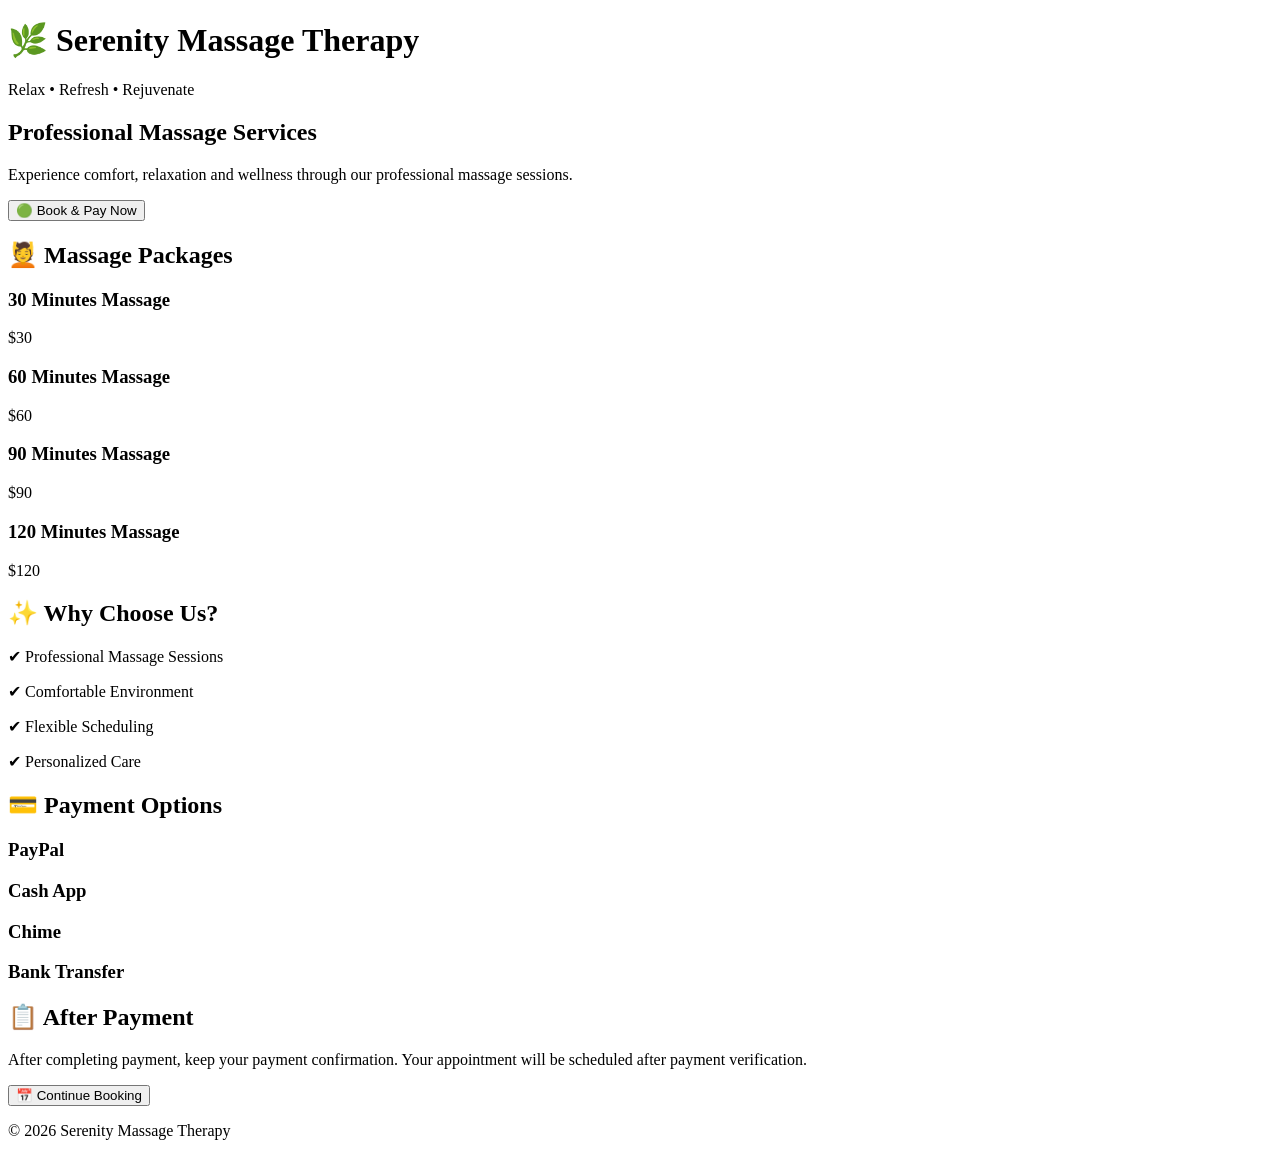
==== index.html @ e23aee51 "Create index.html" ====
<!DOCTYPE html>
<html>
<head>
<title>Serenity Massage Therapy</title>
<meta name="viewport" content="width=device-width, initial-scale=1.0">

<link rel="stylesheet" href="style.css">

</head>

<body>

<header>

    <h1>🌿 Serenity Massage Therapy</h1>

    <p>Relax • Refresh • Rejuvenate</p>

</header>

<section class="hero">

    <h2>Professional Massage Services</h2>

    <p>
        Experience comfort, relaxation and wellness through
        our professional massage sessions.
    </p>

    <a href="booking.html">
        <button>🟢 Book & Pay Now</button>
    </a>

</section>

<section class="pricing">

    <h2>💆 Massage Packages</h2>

    <div class="card">
        <h3>30 Minutes Massage</h3>
        <p>$30</p>
    </div>

    <div class="card">
        <h3>60 Minutes Massage</h3>
        <p>$60</p>
    </div>

    <div class="card">
        <h3>90 Minutes Massage</h3>
        <p>$90</p>
    </div>

    <div class="card">
        <h3>120 Minutes Massage</h3>
        <p>$120</p>
    </div>

</section>

<section class="benefits">

    <h2>✨ Why Choose Us?</h2>

    <div class="card">
        <p>✔ Professional Massage Sessions</p>
    </div>

    <div class="card">
        <p>✔ Comfortable Environment</p>
    </div>

    <div class="card">
        <p>✔ Flexible Scheduling</p>
    </div>

    <div class="card">
        <p>✔ Personalized Care</p>
    </div>

</section>

<section class="payment">

    <h2>💳 Payment Options</h2>

    <div class="card">
        <h3>PayPal</h3>
    </div>

    <div class="card">
        <h3>Cash App</h3>
    </div>

    <div class="card">
        <h3>Chime</h3>
    </div>

    <div class="card">
        <h3>Bank Transfer</h3>
    </div>

</section>

<section class="info">

    <h2>📋 After Payment</h2>

    <p>
        After completing payment, keep your payment confirmation.
        Your appointment will be scheduled after payment verification.
    </p>

</section>

<div class="center">

    <a href="booking.html">
        <button>📅 Continue Booking</button>
    </a>

</div>

<footer>

    <p>© 2026 Serenity Massage Therapy</p>

</footer>

</body>
</html>
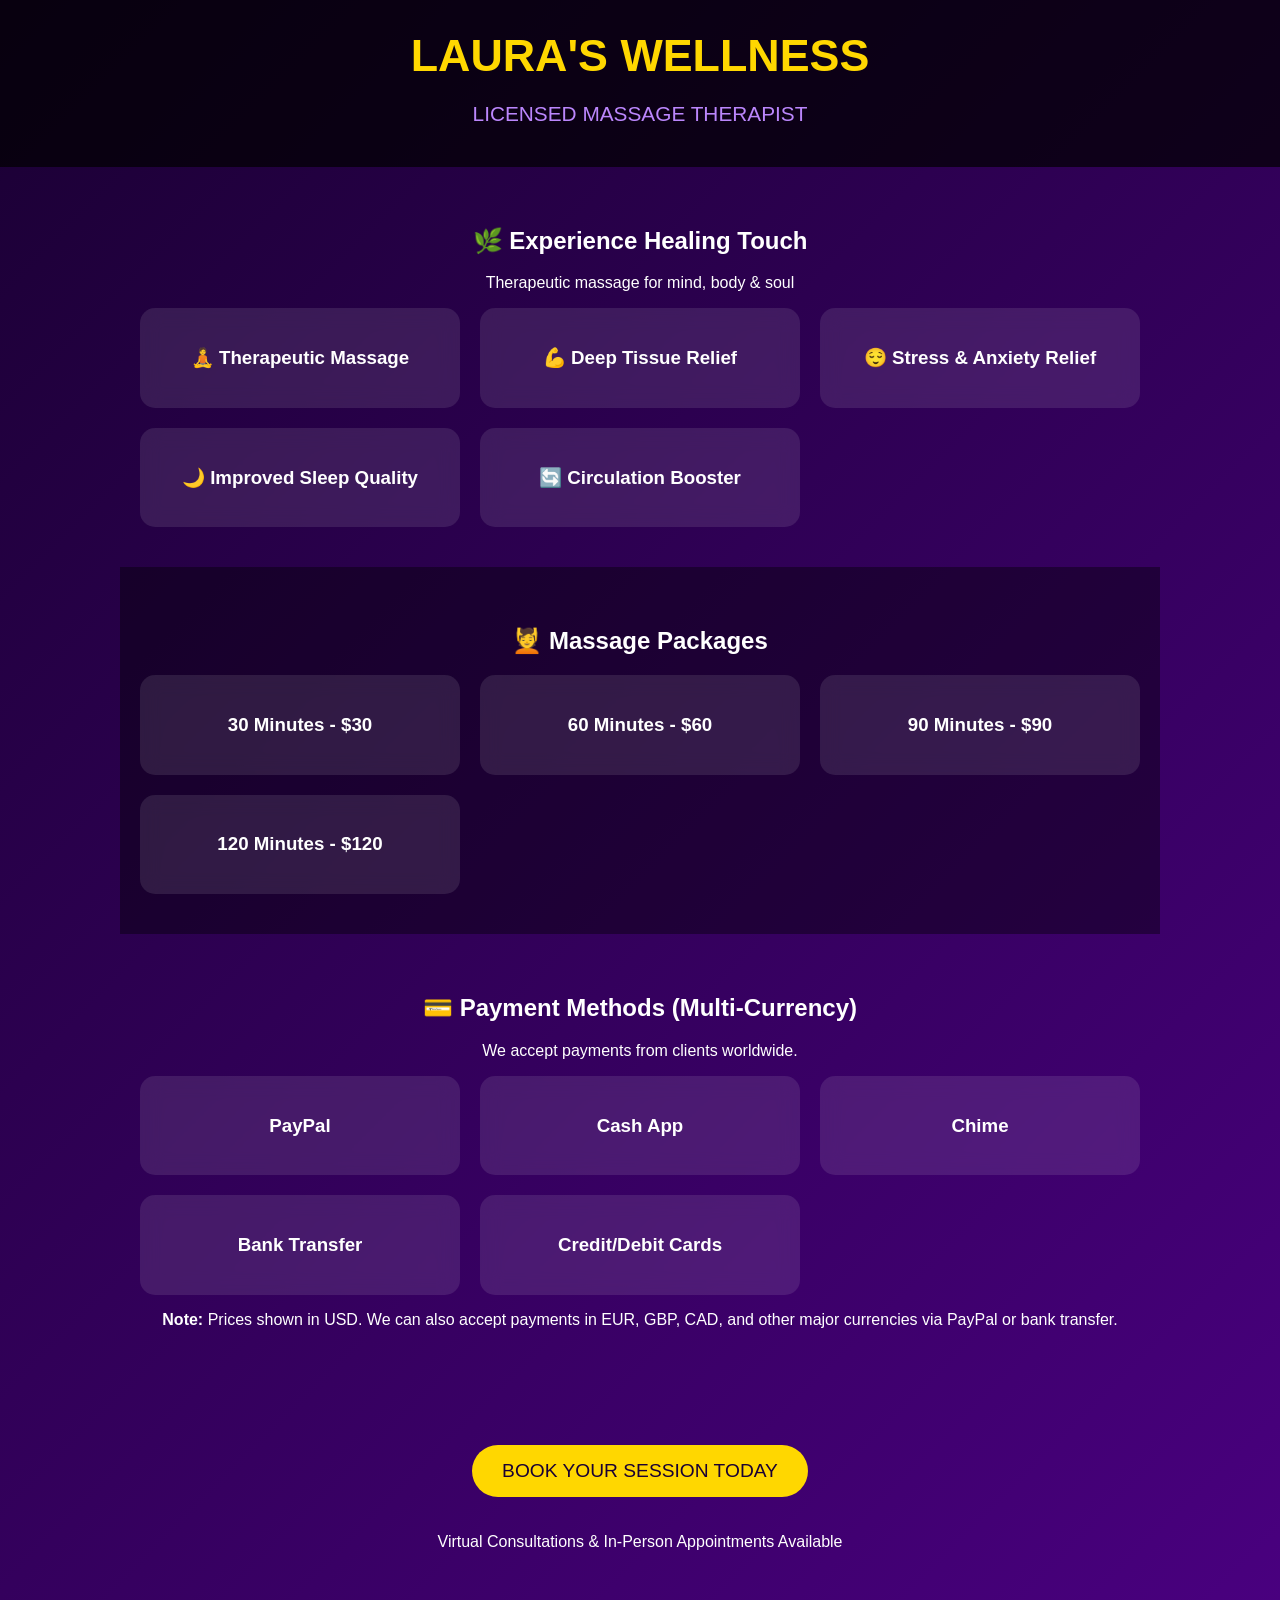
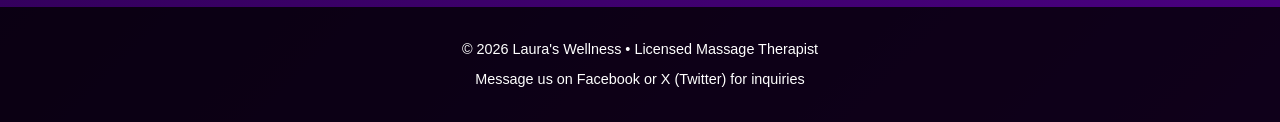
==== commit 0eea26d9: "Update index.html" ====
--- a/index.html
+++ b/index.html
@@ -1,131 +1,130 @@
 <!DOCTYPE html>
-<html>
+<html lang="en">
 <head>
-<title>Serenity Massage Therapy</title>
-<meta name="viewport" content="width=device-width, initial-scale=1.0">
-
-<link rel="stylesheet" href="style.css">
-
+    <meta charset="UTF-8">
+    <meta name="viewport" content="width=device-width, initial-scale=1.0">
+    <title>Laura's Wellness - Licensed Massage Therapist</title>
+    <style>
+        body {
+            font-family: 'Arial', sans-serif;
+            margin: 0;
+            padding: 0;
+            background: linear-gradient(135deg, #1a0033, #4b0082);
+            color: white;
+            text-align: center;
+        }
+        header {
+            background: rgba(0,0,0,0.7);
+            padding: 20px;
+        }
+        h1 {
+            font-size: 2.8em;
+            margin: 10px 0;
+            color: #ffd700;
+        }
+        .subtitle {
+            font-size: 1.3em;
+            color: #bb86fc;
+        }
+        section {
+            padding: 40px 20px;
+            max-width: 1000px;
+            margin: 0 auto;
+        }
+        .services {
+            display: grid;
+            grid-template-columns: repeat(auto-fit, minmax(280px, 1fr));
+            gap: 20px;
+        }
+        .service-card {
+            background: rgba(255,255,255,0.1);
+            padding: 20px;
+            border-radius: 15px;
+            backdrop-filter: blur(10px);
+        }
+        button {
+            background: #ffd700;
+            color: #1a0033;
+            padding: 15px 30px;
+            font-size: 1.2em;
+            border: none;
+            border-radius: 50px;
+            cursor: pointer;
+            margin: 20px;
+        }
+        button:hover {
+            background: #ffed4e;
+        }
+        .footer {
+            background: rgba(0,0,0,0.8);
+            padding: 20px;
+            font-size: 0.9em;
+        }
+    </style>
 </head>
-
 <body>
 
 <header>
-
-    <h1>🌿 Serenity Massage Therapy</h1>
-
-    <p>Relax • Refresh • Rejuvenate</p>
-
+    <h1>LAURA'S WELLNESS</h1>
+    <p class="subtitle">LICENSED MASSAGE THERAPIST</p>
 </header>
 
-<section class="hero">
-
-    <h2>Professional Massage Services</h2>
-
-    <p>
-        Experience comfort, relaxation and wellness through
-        our professional massage sessions.
-    </p>
-
-    <a href="booking.html">
-        <button>🟢 Book & Pay Now</button>
-    </a>
-
+<section>
+    <h2>🌿 Experience Healing Touch</h2>
+    <p>Therapeutic massage for mind, body & soul</p>
+    
+    <div class="services">
+        <div class="service-card">
+            <h3>🧘 Therapeutic Massage</h3>
+        </div>
+        <div class="service-card">
+            <h3>💪 Deep Tissue Relief</h3>
+        </div>
+        <div class="service-card">
+            <h3>😌 Stress & Anxiety Relief</h3>
+        </div>
+        <div class="service-card">
+            <h3>🌙 Improved Sleep Quality</h3>
+        </div>
+        <div class="service-card">
+            <h3>🔄 Circulation Booster</h3>
+        </div>
+    </div>
 </section>
 
-<section class="pricing">
-
+<section style="background: rgba(0,0,0,0.4);">
     <h2>💆 Massage Packages</h2>
-
-    <div class="card">
-        <h3>30 Minutes Massage</h3>
-        <p>$30</p>
+    <div class="services">
+        <div class="service-card"><h3>30 Minutes - $30</h3></div>
+        <div class="service-card"><h3>60 Minutes - $60</h3></div>
+        <div class="service-card"><h3>90 Minutes - $90</h3></div>
+        <div class="service-card"><h3>120 Minutes - $120</h3></div>
     </div>
-
-    <div class="card">
-        <h3>60 Minutes Massage</h3>
-        <p>$60</p>
-    </div>
-
-    <div class="card">
-        <h3>90 Minutes Massage</h3>
-        <p>$90</p>
-    </div>
-
-    <div class="card">
-        <h3>120 Minutes Massage</h3>
-        <p>$120</p>
-    </div>
-
 </section>
 
-<section class="benefits">
-
-    <h2>✨ Why Choose Us?</h2>
-
-    <div class="card">
-        <p>✔ Professional Massage Sessions</p>
+<section>
+    <h2>💳 Payment Methods (Multi-Currency)</h2>
+    <p>We accept payments from clients worldwide.</p>
+    <div class="services">
+        <div class="service-card"><h3>PayPal</h3></div>
+        <div class="service-card"><h3>Cash App</h3></div>
+        <div class="service-card"><h3>Chime</h3></div>
+        <div class="service-card"><h3>Bank Transfer</h3></div>
+        <div class="service-card"><h3>Credit/Debit Cards</h3></div>
     </div>
-
-    <div class="card">
-        <p>✔ Comfortable Environment</p>
-    </div>
-
-    <div class="card">
-        <p>✔ Flexible Scheduling</p>
-    </div>
-
-    <div class="card">
-        <p>✔ Personalized Care</p>
-    </div>
-
+    <p><strong>Note:</strong> Prices shown in USD. We can also accept payments in EUR, GBP, CAD, and other major currencies via PayPal or bank transfer.</p>
 </section>
 
-<section class="payment">
-
-    <h2>💳 Payment Options</h2>
-
-    <div class="card">
-        <h3>PayPal</h3>
-    </div>
-
-    <div class="card">
-        <h3>Cash App</h3>
-    </div>
-
-    <div class="card">
-        <h3>Chime</h3>
-    </div>
-
-    <div class="card">
-        <h3>Bank Transfer</h3>
-    </div>
-
+<section>
+    <a href="booking.html">
+        <button>BOOK YOUR SESSION TODAY</button>
+    </a>
+    <p>Virtual Consultations & In-Person Appointments Available</p>
 </section>
 
-<section class="info">
-
-    <h2>📋 After Payment</h2>
-
-    <p>
-        After completing payment, keep your payment confirmation.
-        Your appointment will be scheduled after payment verification.
-    </p>
-
-</section>
-
-<div class="center">
-
-    <a href="booking.html">
-        <button>📅 Continue Booking</button>
-    </a>
-
-</div>
-
-<footer>
-
-    <p>© 2026 Serenity Massage Therapy</p>
-
+<footer class="footer">
+    <p>© 2026 Laura's Wellness • Licensed Massage Therapist</p>
+    <p>Message us on Facebook or X (Twitter) for inquiries</p>
 </footer>
 
 </body>
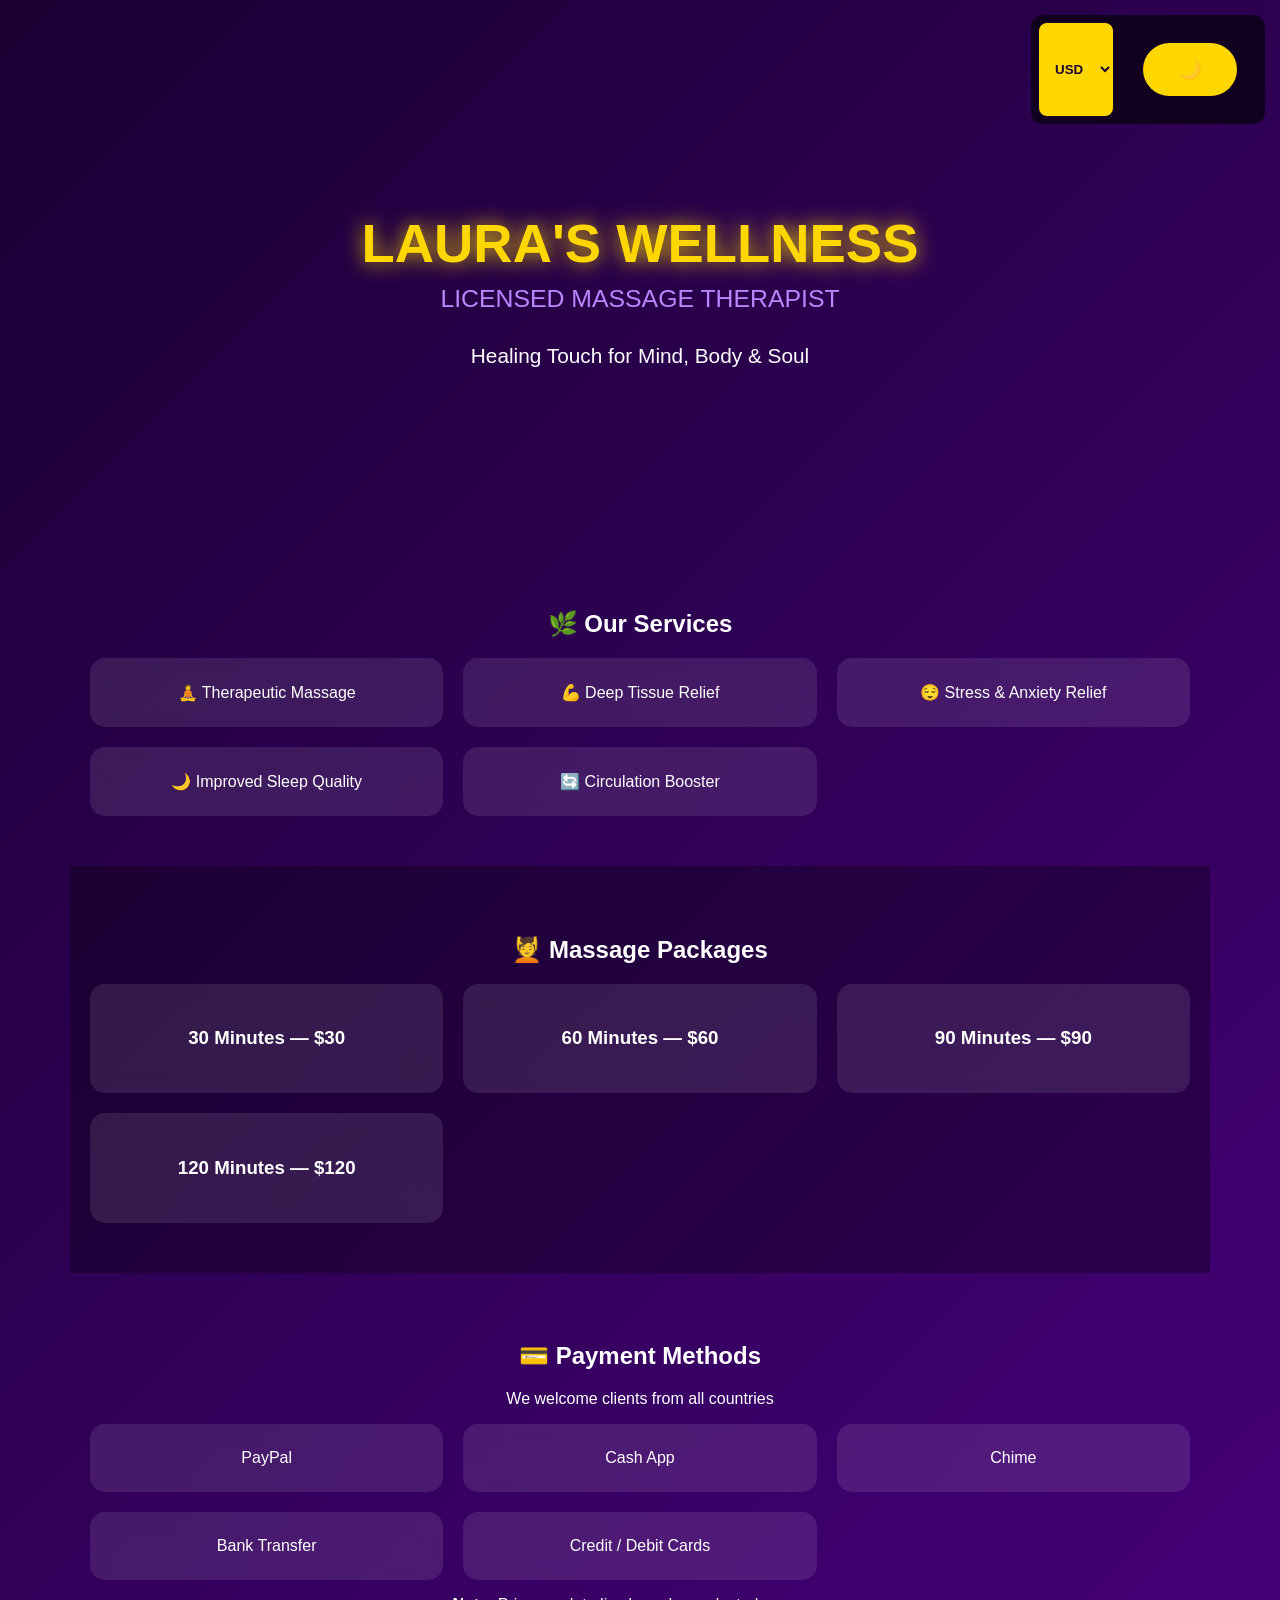
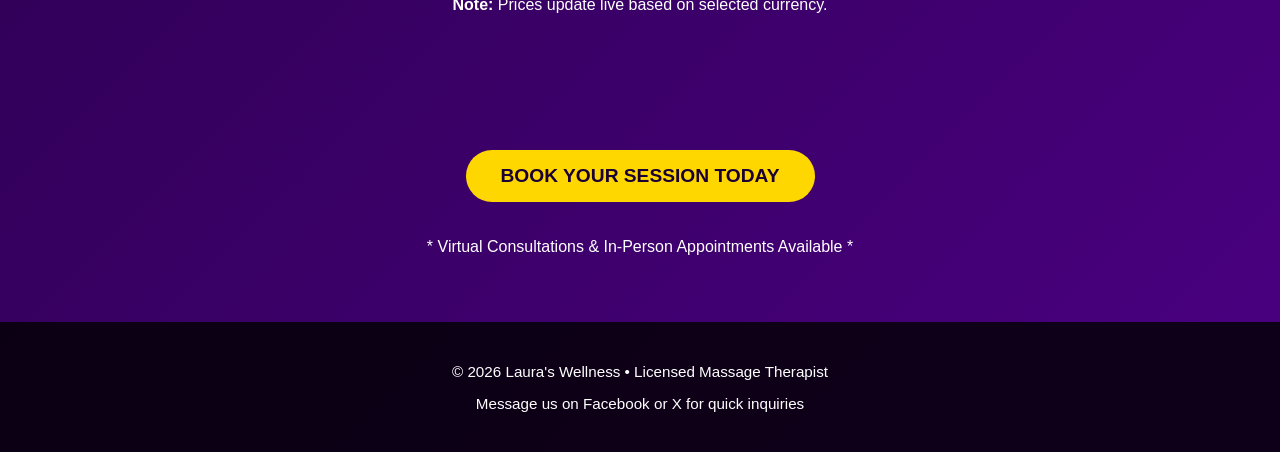
==== commit 5bae3112: "Update index.html" ====
--- a/index.html
+++ b/index.html
@@ -5,47 +5,122 @@
     <meta name="viewport" content="width=device-width, initial-scale=1.0">
     <title>Laura's Wellness - Licensed Massage Therapist</title>
     <style>
+        :root {
+            --bg: linear-gradient(135deg, #1a0033, #4b0082);
+            --text: white;
+            --card: rgba(255,255,255,0.1);
+            --accent: #ffd700;
+            --accent-text: #1a0033;
+        }
+        .light-mode {
+            --bg: linear-gradient(135deg, #f0e6ff, #d8b4fe);
+            --text: #2a0033;
+            --card: rgba(255,255,255,0.85);
+            --accent: #6b21a8;
+            --accent-text: white;
+        }
+
         body {
             font-family: 'Arial', sans-serif;
             margin: 0;
             padding: 0;
-            background: linear-gradient(135deg, #1a0033, #4b0082);
-            color: white;
+            background: var(--bg);
+            color: var(--text);
             text-align: center;
-        }
-        header {
-            background: rgba(0,0,0,0.7);
-            padding: 20px;
-        }
-        h1 {
-            font-size: 2.8em;
+            transition: background 0.4s;
+        }
+
+        /* Controls - Top Right */
+        .controls {
+            position: fixed;
+            top: 15px;
+            right: 15px;
+            z-index: 100;
+            display: flex;
+            gap: 10px;
+            background: rgba(0,0,0,0.6);
+            padding: 8px;
+            border-radius: 12px;
+        }
+        .light-mode .controls {
+            background: rgba(255,255,255,0.7);
+        }
+
+        select, button {
+            padding: 8px 12px;
+            border: none;
+            border-radius: 8px;
+            font-weight: bold;
+            cursor: pointer;
+        }
+        #currency {
+            background: var(--accent);
+            color: var(--accent-text);
+        }
+        #theme-toggle {
+            background: var(--accent);
+            color: var(--accent-text);
+        }
+
+        /* Slideshow */
+        .hero {
+            position: relative;
+            height: 480px;
+            overflow: hidden;
+            margin-top: 60px;
+        }
+        .slide {
+            position: absolute;
+            top: 0;
+            left: 0;
+            width: 100%;
+            height: 100%;
+            opacity: 0;
+            transition: opacity 1.5s ease-in-out;
+            display: flex;
+            align-items: center;
+            justify-content: center;
+            flex-direction: column;
+        }
+        .slide.active {
+            opacity: 1;
+        }
+        .slide h1 {
+            font-size: 3.4em;
+            margin: 0;
+            color: #ffd700;
+            text-shadow: 0 0 20px rgba(255, 215, 0, 0.9);
+        }
+        .light-mode .slide h1 {
+            color: #6b21a8;
+        }
+        .slide .subtitle {
+            font-size: 1.55em;
+            color: #bb86fc;
             margin: 10px 0;
-            color: #ffd700;
-        }
-        .subtitle {
-            font-size: 1.3em;
-            color: #bb86fc;
-        }
+        }
+
         section {
-            padding: 40px 20px;
-            max-width: 1000px;
+            padding: 50px 20px;
+            max-width: 1100px;
             margin: 0 auto;
         }
         .services {
             display: grid;
-            grid-template-columns: repeat(auto-fit, minmax(280px, 1fr));
+            grid-template-columns: repeat(auto-fit, minmax(270px, 1fr));
             gap: 20px;
         }
         .service-card {
-            background: rgba(255,255,255,0.1);
-            padding: 20px;
+            background: var(--card);
+            padding: 25px;
             border-radius: 15px;
             backdrop-filter: blur(10px);
+            color: var(--text);
         }
         button {
-            background: #ffd700;
-            color: #1a0033;
-            padding: 15px 30px;
+            background: var(--accent);
+            color: var(--accent-text);
+            padding: 15px 35px;
             font-size: 1.2em;
             border: none;
             border-radius: 50px;
@@ -53,79 +128,147 @@
             margin: 20px;
         }
         button:hover {
-            background: #ffed4e;
+            filter: brightness(1.1);
         }
         .footer {
             background: rgba(0,0,0,0.8);
-            padding: 20px;
-            font-size: 0.9em;
+            padding: 25px;
+            font-size: 0.95em;
+            color: white;
+        }
+        .light-mode .footer {
+            background: rgba(107, 33, 168, 0.9);
         }
     </style>
 </head>
 <body>
 
-<header>
-    <h1>LAURA'S WELLNESS</h1>
-    <p class="subtitle">LICENSED MASSAGE THERAPIST</p>
-</header>
-
-<section>
-    <h2>🌿 Experience Healing Touch</h2>
-    <p>Therapeutic massage for mind, body & soul</p>
-    
-    <div class="services">
-        <div class="service-card">
-            <h3>🧘 Therapeutic Massage</h3>
-        </div>
-        <div class="service-card">
-            <h3>💪 Deep Tissue Relief</h3>
-        </div>
-        <div class="service-card">
-            <h3>😌 Stress & Anxiety Relief</h3>
-        </div>
-        <div class="service-card">
-            <h3>🌙 Improved Sleep Quality</h3>
-        </div>
-        <div class="service-card">
-            <h3>🔄 Circulation Booster</h3>
-        </div>
+    <!-- Controls: Currency + Theme -->
+    <div class="controls">
+        <select id="currency" onchange="changeCurrency()">
+            <option value="USD">USD</option>
+            <option value="EUR">EUR</option>
+            <option value="GBP">GBP</option>
+            <option value="CAD">CAD</option>
+            <option value="AUD">AUD</option>
+            <option value="NGN">NGN</option>
+        </select>
+        <button id="theme-toggle" onclick="toggleTheme()">🌙</button>
     </div>
-</section>
-
-<section style="background: rgba(0,0,0,0.4);">
-    <h2>💆 Massage Packages</h2>
-    <div class="services">
-        <div class="service-card"><h3>30 Minutes - $30</h3></div>
-        <div class="service-card"><h3>60 Minutes - $60</h3></div>
-        <div class="service-card"><h3>90 Minutes - $90</h3></div>
-        <div class="service-card"><h3>120 Minutes - $120</h3></div>
+
+    <!-- HERO SLIDESHOW -->
+    <div class="hero">
+        <div class="slide active">
+            <h1>LAURA'S WELLNESS</h1>
+            <p class="subtitle">LICENSED MASSAGE THERAPIST</p>
+            <p style="font-size:1.3em;">Healing Touch for Mind, Body & Soul</p>
+        </div>
+        <div class="slide">
+            <h1>LAURA'S WELLNESS</h1>
+            <p class="subtitle">DEEP TISSUE RELIEF</p>
+            <p style="font-size:1.3em;">Release Tension • Restore Balance</p>
+        </div>
+        <div class="slide">
+            <h1>LAURA'S WELLNESS</h1>
+            <p class="subtitle">STRESS & ANXIETY RELIEF</p>
+            <p style="font-size:1.3em;">Find Calm • Improve Sleep</p>
+        </div>
+        <div class="slide">
+            <h1>LAURA'S WELLNESS</h1>
+            <p class="subtitle">CIRCULATION BOOSTER</p>
+            <p style="font-size:1.3em;">Therapeutic Massage • Virtual & In-Person</p>
+        </div>
     </div>
-</section>
-
-<section>
-    <h2>💳 Payment Methods (Multi-Currency)</h2>
-    <p>We accept payments from clients worldwide.</p>
-    <div class="services">
-        <div class="service-card"><h3>PayPal</h3></div>
-        <div class="service-card"><h3>Cash App</h3></div>
-        <div class="service-card"><h3>Chime</h3></div>
-        <div class="service-card"><h3>Bank Transfer</h3></div>
-        <div class="service-card"><h3>Credit/Debit Cards</h3></div>
-    </div>
-    <p><strong>Note:</strong> Prices shown in USD. We can also accept payments in EUR, GBP, CAD, and other major currencies via PayPal or bank transfer.</p>
-</section>
-
-<section>
-    <a href="booking.html">
-        <button>BOOK YOUR SESSION TODAY</button>
-    </a>
-    <p>Virtual Consultations & In-Person Appointments Available</p>
-</section>
-
-<footer class="footer">
-    <p>© 2026 Laura's Wellness • Licensed Massage Therapist</p>
-    <p>Message us on Facebook or X (Twitter) for inquiries</p>
-</footer>
-
+
+    <section>
+        <h2>🌿 Our Services</h2>
+        <div class="services">
+            <div class="service-card">🧘 Therapeutic Massage</div>
+            <div class="service-card">💪 Deep Tissue Relief</div>
+            <div class="service-card">😌 Stress & Anxiety Relief</div>
+            <div class="service-card">🌙 Improved Sleep Quality</div>
+            <div class="service-card">🔄 Circulation Booster</div>
+        </div>
+    </section>
+
+    <section style="background: rgba(0,0,0,0.3);">
+        <h2>💆 Massage Packages</h2>
+        <div class="services" id="packages">
+            <div class="service-card"><h3 class="price" data-usd="30">30 Minutes — $30</h3></div>
+            <div class="service-card"><h3 class="price" data-usd="60">60 Minutes — $60</h3></div>
+            <div class="service-card"><h3 class="price" data-usd="90">90 Minutes — $90</h3></div>
+            <div class="service-card"><h3 class="price" data-usd="120">120 Minutes — $120</h3></div>
+        </div>
+    </section>
+
+    <section>
+        <h2>💳 Payment Methods</h2>
+        <p>We welcome clients from all countries</p>
+        <div class="services">
+            <div class="service-card">PayPal</div>
+            <div class="service-card">Cash App</div>
+            <div class="service-card">Chime</div>
+            <div class="service-card">Bank Transfer</div>
+            <div class="service-card">Credit / Debit Cards</div>
+        </div>
+        <p><strong>Note:</strong> Prices update live based on selected currency.</p>
+    </section>
+
+    <section>
+        <a href="booking.html"><button>BOOK YOUR SESSION TODAY</button></a>
+        <p>* Virtual Consultations & In-Person Appointments Available *</p>
+    </section>
+
+    <footer class="footer">
+        <p>© 2026 Laura's Wellness • Licensed Massage Therapist</p>
+        <p>Message us on Facebook or X for quick inquiries</p>
+    </footer>
+
+    <script>
+        // Slideshow
+        let currentSlide = 0;
+        const slides = document.querySelectorAll('.slide');
+        function showSlide(n) {
+            slides.forEach((slide, i) => slide.classList.toggle('active', i === n));
+        }
+        setInterval(() => {
+            currentSlide = (currentSlide + 1) % slides.length;
+            showSlide(currentSlide);
+        }, 5000);
+
+        // Currency Rates (approximate - June 2026)
+        const rates = {
+            USD: { rate: 1,    symbol: '$' },
+            EUR: { rate: 0.86, symbol: '€' },
+            GBP: { rate: 0.74, symbol: '£' },
+            CAD: { rate: 1.35, symbol: 'C$' },
+            AUD: { rate: 1.48, symbol: 'A$' },
+            NGN: { rate: 1650, symbol: '₦' }
+        };
+
+        function changeCurrency() {
+            const curr = document.getElementById('currency').value;
+            const { rate, symbol } = rates[curr];
+
+            document.querySelectorAll('.price').forEach(price => {
+                const usd = parseFloat(price.getAttribute('data-usd'));
+                const newPrice = Math.round(usd * rate);
+                const baseText = price.textContent.split(' — ')[0];
+                price.textContent = `${baseText} — ${symbol}${newPrice}`;
+            });
+        }
+
+        // Theme Toggle
+        function toggleTheme() {
+            document.body.classList.toggle('light-mode');
+            const isLight = document.body.classList.contains('light-mode');
+            document.getElementById('theme-toggle').textContent = isLight ? '☀️' : '🌙';
+        }
+
+        // Initialize
+        window.onload = () => {
+            changeCurrency(); // Set initial prices
+        };
+    </script>
 </body>
 </html>
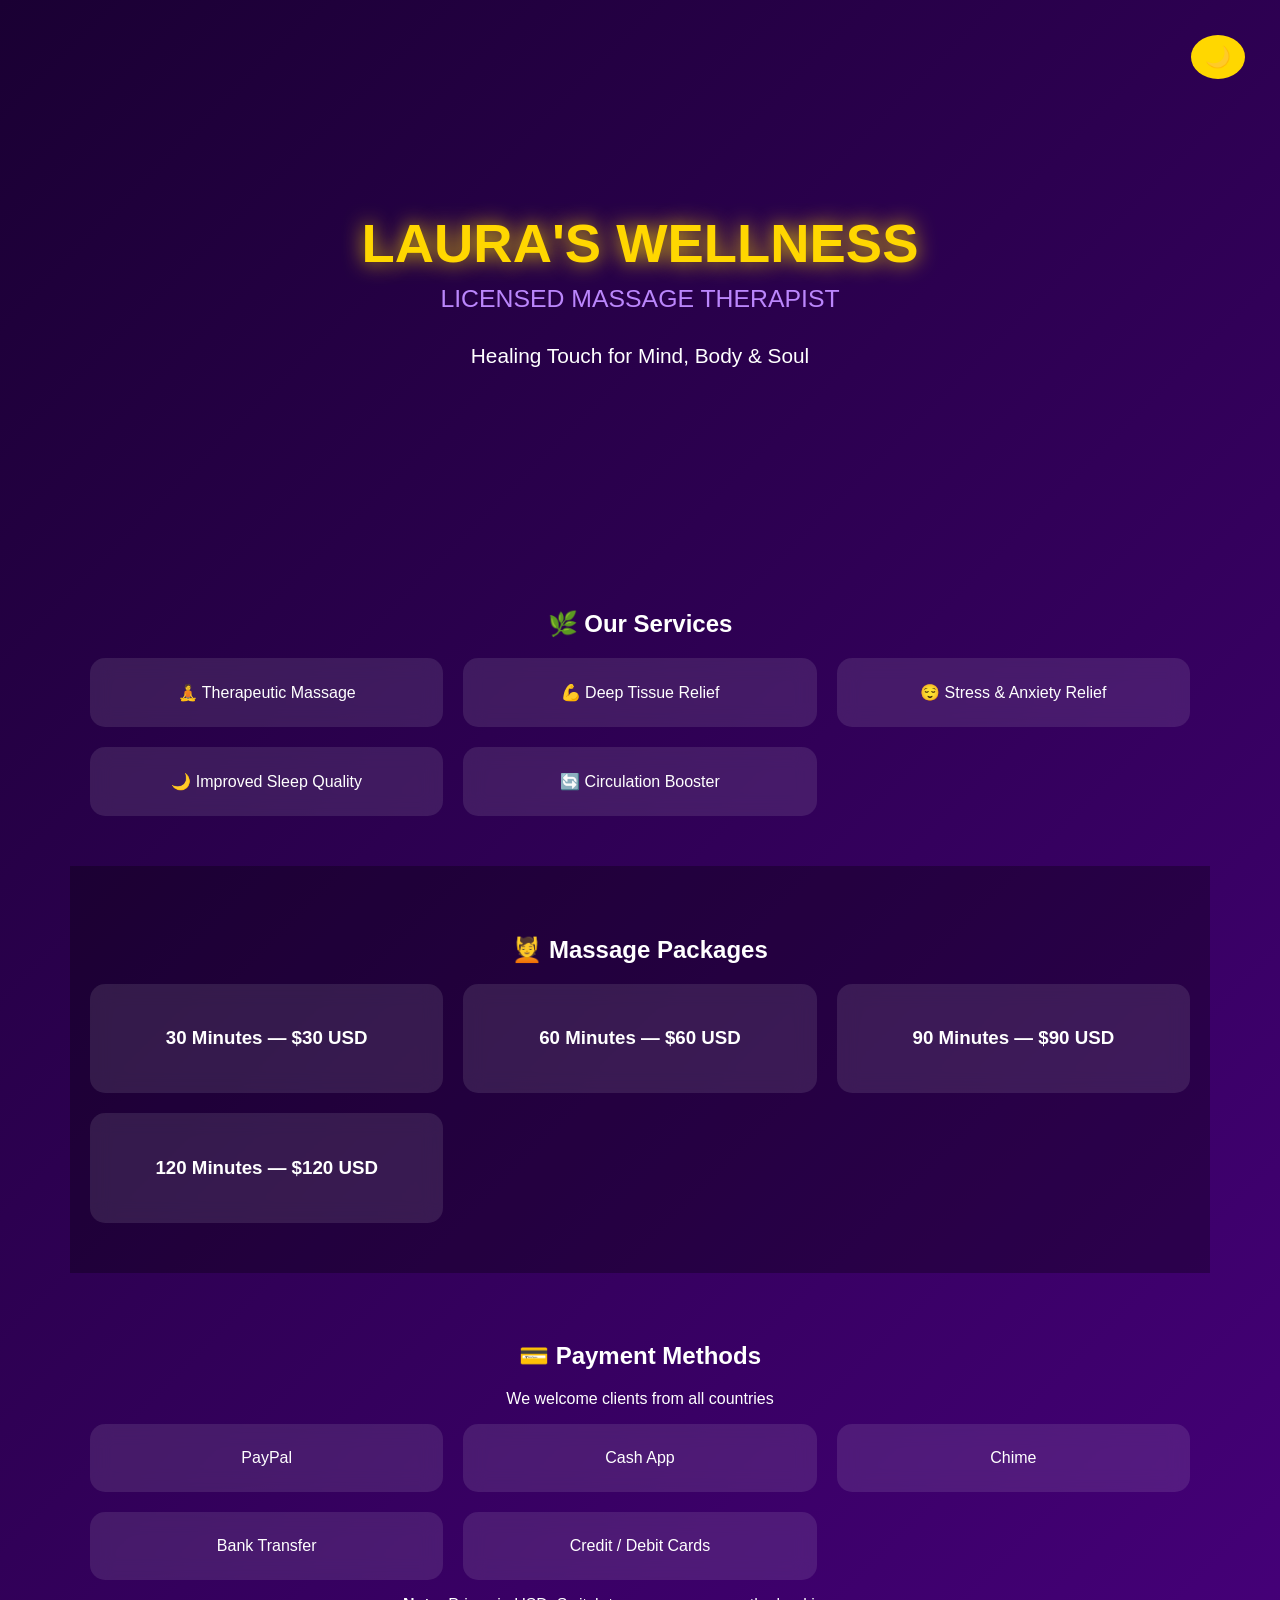
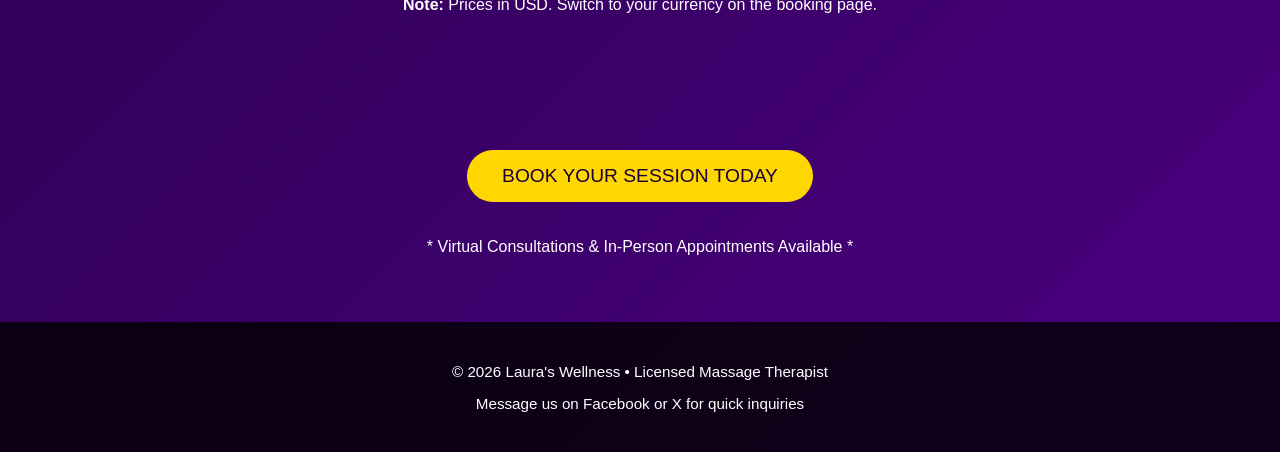
==== commit 9aad0cbd: "Update index.html" ====
--- a/index.html
+++ b/index.html
@@ -30,36 +30,22 @@
             transition: background 0.4s;
         }
 
-        /* Controls - Top Right */
-        .controls {
+        /* Theme Toggle - Right Side */
+        #theme-toggle {
             position: fixed;
             top: 15px;
             right: 15px;
             z-index: 100;
-            display: flex;
-            gap: 10px;
-            background: rgba(0,0,0,0.6);
-            padding: 8px;
-            border-radius: 12px;
-        }
-        .light-mode .controls {
-            background: rgba(255,255,255,0.7);
-        }
-
-        select, button {
-            padding: 8px 12px;
-            border: none;
-            border-radius: 8px;
-            font-weight: bold;
-            cursor: pointer;
-        }
-        #currency {
+            padding: 10px 14px;
             background: var(--accent);
             color: var(--accent-text);
-        }
-        #theme-toggle {
+            border: none;
+            border-radius: 50%;
+            font-size: 1.3em;
+            cursor: pointer;
+        }
+        .light-mode #theme-toggle {
             background: var(--accent);
-            color: var(--accent-text);
         }
 
         /* Slideshow */
@@ -143,18 +129,8 @@
 </head>
 <body>
 
-    <!-- Controls: Currency + Theme -->
-    <div class="controls">
-        <select id="currency" onchange="changeCurrency()">
-            <option value="USD">USD</option>
-            <option value="EUR">EUR</option>
-            <option value="GBP">GBP</option>
-            <option value="CAD">CAD</option>
-            <option value="AUD">AUD</option>
-            <option value="NGN">NGN</option>
-        </select>
-        <button id="theme-toggle" onclick="toggleTheme()">🌙</button>
-    </div>
+    <!-- Dark/Light Mode Toggle (Index Only) -->
+    <button id="theme-toggle" onclick="toggleTheme()">🌙</button>
 
     <!-- HERO SLIDESHOW -->
     <div class="hero">
@@ -193,11 +169,11 @@
 
     <section style="background: rgba(0,0,0,0.3);">
         <h2>💆 Massage Packages</h2>
-        <div class="services" id="packages">
-            <div class="service-card"><h3 class="price" data-usd="30">30 Minutes — $30</h3></div>
-            <div class="service-card"><h3 class="price" data-usd="60">60 Minutes — $60</h3></div>
-            <div class="service-card"><h3 class="price" data-usd="90">90 Minutes — $90</h3></div>
-            <div class="service-card"><h3 class="price" data-usd="120">120 Minutes — $120</h3></div>
+        <div class="services">
+            <div class="service-card"><h3>30 Minutes — $30 USD</h3></div>
+            <div class="service-card"><h3>60 Minutes — $60 USD</h3></div>
+            <div class="service-card"><h3>90 Minutes — $90 USD</h3></div>
+            <div class="service-card"><h3>120 Minutes — $120 USD</h3></div>
         </div>
     </section>
 
@@ -211,7 +187,7 @@
             <div class="service-card">Bank Transfer</div>
             <div class="service-card">Credit / Debit Cards</div>
         </div>
-        <p><strong>Note:</strong> Prices update live based on selected currency.</p>
+        <p><strong>Note:</strong> Prices in USD. Switch to your currency on the booking page.</p>
     </section>
 
     <section>
@@ -236,39 +212,12 @@
             showSlide(currentSlide);
         }, 5000);
 
-        // Currency Rates (approximate - June 2026)
-        const rates = {
-            USD: { rate: 1,    symbol: '$' },
-            EUR: { rate: 0.86, symbol: '€' },
-            GBP: { rate: 0.74, symbol: '£' },
-            CAD: { rate: 1.35, symbol: 'C$' },
-            AUD: { rate: 1.48, symbol: 'A$' },
-            NGN: { rate: 1650, symbol: '₦' }
-        };
-
-        function changeCurrency() {
-            const curr = document.getElementById('currency').value;
-            const { rate, symbol } = rates[curr];
-
-            document.querySelectorAll('.price').forEach(price => {
-                const usd = parseFloat(price.getAttribute('data-usd'));
-                const newPrice = Math.round(usd * rate);
-                const baseText = price.textContent.split(' — ')[0];
-                price.textContent = `${baseText} — ${symbol}${newPrice}`;
-            });
-        }
-
-        // Theme Toggle
+        // Theme Toggle (Index Only)
         function toggleTheme() {
             document.body.classList.toggle('light-mode');
             const isLight = document.body.classList.contains('light-mode');
             document.getElementById('theme-toggle').textContent = isLight ? '☀️' : '🌙';
         }
-
-        // Initialize
-        window.onload = () => {
-            changeCurrency(); // Set initial prices
-        };
     </script>
 </body>
 </html>
